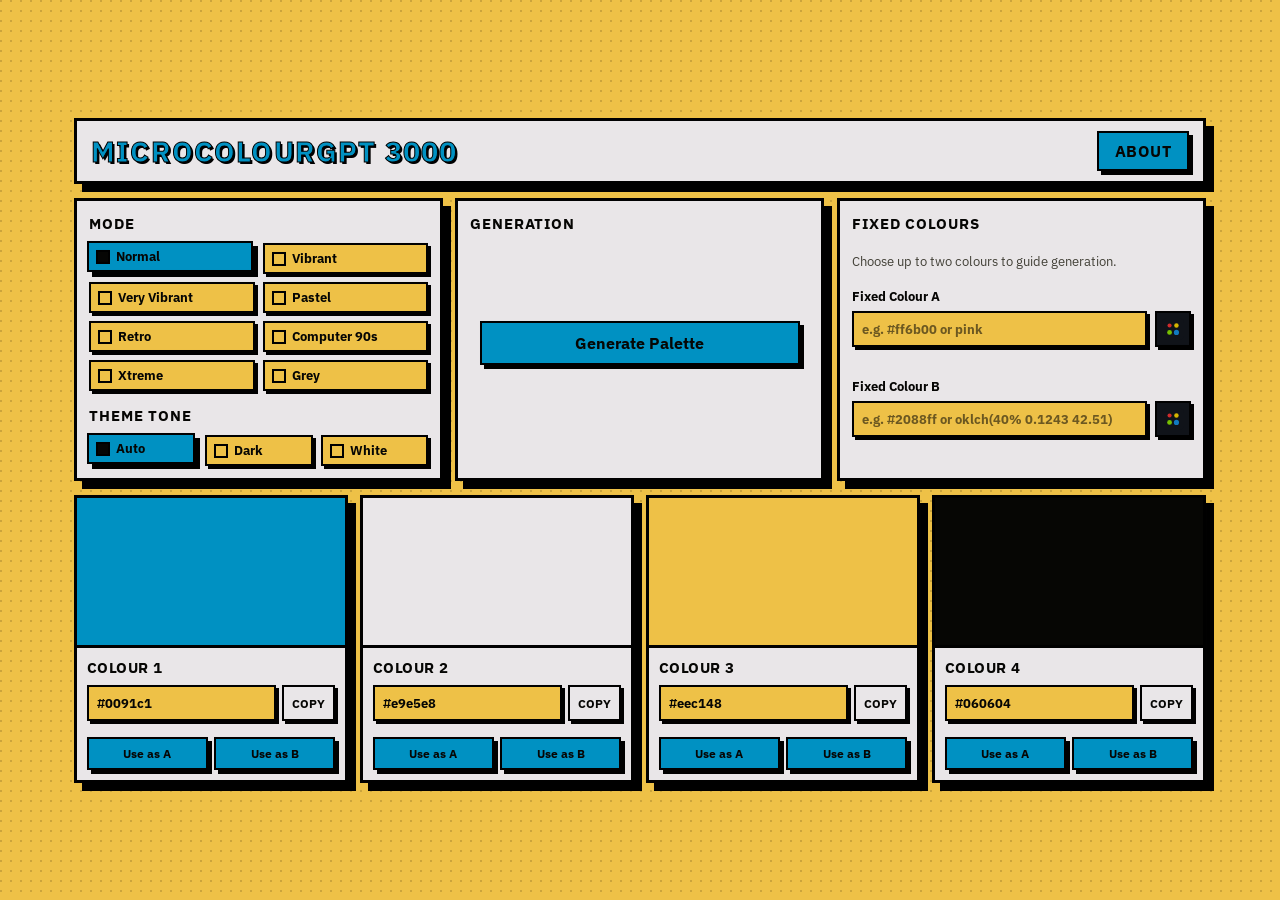
==== index.html @ fdb35fec "feat: 🌈 first commit" ====
<!doctype html>
<html lang="en">
  <head>
    <meta charset="UTF-8" />
    <meta name="viewport" content="width=device-width, initial-scale=1.0" />
    <title>MicroColourGPT 3000</title>
    <link rel="icon" type="image/svg+xml" href="./favicon.svg?v=a" />
    <link rel="stylesheet" href="./style.css?v=a" />
  </head>
  <body>
    <noscript>
      <div class="noscriptNotice" role="alert">Enable JavaScript to use this palette generator.</div>
    </noscript>

    <main class="app" id="appRoot">
      <header class="topbar">
        <h1>MicroColourGPT 3000</h1>
        <a class="aboutLink" href="./generating-colour-palettes-randomly.html">About</a>
      </header>

      <section class="controls" aria-label="Palette settings">
        <div class="panel modePanel">
          <h2>Mode</h2>
          <div class="radioGrid" id="modeGroup">
            <label><input type="radio" name="mode" value="normal" checked /> Normal</label>
            <label><input type="radio" name="mode" value="vibrant" /> Vibrant</label>
            <label><input type="radio" name="mode" value="veryVibrant" /> Very Vibrant</label>
            <label><input type="radio" name="mode" value="pastel" /> Pastel</label>
            <label><input type="radio" name="mode" value="retro" /> Retro</label>
            <label><input type="radio" name="mode" value="computer90s" /> Computer 90s</label>
            <label><input type="radio" name="mode" value="extremeComputer90s" /> Xtreme</label>
            <label><input type="radio" name="mode" value="grey" /> Grey</label>
          </div>

          <h2 class="subTitle">Theme Tone</h2>
          <div class="radioGrid themeGrid" id="themeGroup">
            <label><input type="radio" name="themePref" value="auto" checked /> Auto</label>
            <label><input type="radio" name="themePref" value="dark" /> Dark</label>
            <label><input type="radio" name="themePref" value="light" /> White</label>
          </div>
        </div>

        <div class="panel generationPanel">
          <h2>Generation</h2>
          <button id="btnTemperature" type="button" class="temperatureBtn" aria-label="Set generation temperature" title="Temperature: Medium">
            <svg xmlns="http://www.w3.org/2000/svg" width="16" height="16" viewBox="0 0 24 24" fill="none" stroke="currentColor" stroke-width="2" stroke-linecap="round" stroke-linejoin="round" aria-hidden="true">
              <path d="M14 14.76V3.5a2.5 2.5 0 0 0-5 0v11.26a4.5 4.5 0 1 0 5 0z"></path>
            </svg>
          </button>
          <div class="generationStack">
            <button id="btnGenerate" type="button" class="primary">Generate Palette</button>
            <div class="attemptRow">
              <p id="attemptInfo" class="attemptInfo" role="status" aria-live="polite">Loading model...</p>
              <button id="statusRefresh" type="button" class="statusRefresh" hidden>Refresh</button>
            </div>
          </div>
        </div>

        <div class="panel lockPanel">
          <h2>Fixed Colours</h2>
          <div class="lockGrid">
            <p class="hint">Choose up to two colours to guide generation.</p>
            <div class="lockInput">
              <label for="lockA">Fixed Colour A</label>
              <div class="lockRow">
                <input id="lockA" type="text" placeholder="e.g. #ff6b00 or pink" />
                <button class="preview" id="previewA" type="button" aria-label="Pick fixed colour A">Pick</button>
              </div>
              <small id="validA"></small>
            </div>
            <div class="lockInput">
              <label for="lockB">Fixed Colour B</label>
              <div class="lockRow">
                <input id="lockB" type="text" placeholder="e.g. #2088ff or oklch(40% 0.1243 42.51)" />
                <button class="preview" id="previewB" type="button" aria-label="Pick fixed colour B">Pick</button>
              </div>
              <small id="validB"></small>
            </div>
          </div>
        </div>
      </section>

      <section class="palette" id="palette" aria-label="Generated palette"></section>
    </main>

    <dialog id="materialPicker" class="pickerDialog" aria-label="Pick a fixed colour">
      <form method="dialog" class="pickerShell">
        <div id="pickerGrid" class="pickerGrid" role="list" aria-label="Colour grid"></div>
        <div class="pickerActions">
          <div class="pickerSources" role="group" aria-label="Picker source">
            <button id="pickerSourceMd" type="button" class="pickerSourceBtn" aria-pressed="true">MD</button>
            <button id="pickerSourceTw" type="button" class="pickerSourceBtn" aria-pressed="false">TW</button>
          </div>
          <button id="pickerClear" type="button" class="pickerClear">Clear</button>
          <button id="pickerClose" type="button" class="pickerClose" aria-label="Close colour picker">Close</button>
        </div>
      </form>
    </dialog>

    <dialog id="temperatureDialog" class="pickerDialog temperatureDialog" aria-label="Set generation temperature">
      <form method="dialog" class="pickerShell temperatureShell">
        <div class="temperatureBody">
          <h3>Temperature</h3>
          <p class="temperatureHint">Lower is boring, higher is not bold.</p>
          <div class="temperatureOptions" id="temperatureOptions" role="radiogroup" aria-label="Temperature profile">
            <label><input type="radio" name="temperatureProfile" value="low" /> Low</label>
            <label><input type="radio" name="temperatureProfile" value="medium" /> Medium</label>
            <label><input type="radio" name="temperatureProfile" value="high" /> High</label>
          </div>
        </div>
        <div class="pickerActions">
          <button id="temperatureClose" type="button" class="pickerClose" aria-label="Close temperature settings">Close</button>
        </div>
      </form>
    </dialog>

    <script src="./pickerColorData.js?v=a"></script>
    <script src="./app.js?v=a"></script>
  </body>
</html>
---- style.css ----
@font-face {
  font-family: "IBM Plex Sans";
  src: url("fonts/IBM Plex Sans Var-Roman.woff2") format("woff2");
  font-weight: 100 900;
  font-style: normal;
}

@font-face {
  font-family: "IBM Plex Sans";
  src: url("fonts/IBM Plex Sans Var-Italic.woff2") format("woff2");
  font-weight: 100 900;
  font-style: italic;
}

:root {
  --spring-easing: linear(0, 0.0016 0.34%, 0.0084 0.79%, 0.0369, 0.0824 2.6%, 0.1504 3.62%, 0.302 5.43%, 0.7838 10.52%, 0.9039, 1.0063, 1.0889, 1.1509 16.39%, 1.1727 17.07%, 1.193 17.86%, 1.206 18.54%, 1.2166 19.33%, 1.2229 20.24%, 1.2234, 1.2178, 1.2072, 1.1924 24.31%, 1.1702 25.55%, 1.0554 30.98%, 1.0072 33.69%, 0.9855 35.28%, 0.9701 36.75%, 0.9587, 0.9521 39.91%, 0.9499 41.95%, 0.9536 44.1%, 0.9618 46.36%, 0.987 51.67%, 0.9976 54.27%, 1.006 57.21%, 1.0104 60.26%, 1.0104 64.9%, 1.0007 74.85%, 0.9978 80.28%, 1.0004 99.95%);
  --spring-duration: 1.33s;

  --bg: #f6f6f6;
  --surface: #ffffff;
  --text: #1a1a1a;
  --muted: #444444;
  --accent: #ffea00;
  --ink-surface: #111111;
  --ink-bg: #111111;
  --ink-accent: #111111;
  --ink-controls: #111111;
  --title-ink: #111111;
  --hint-ink: #111111;
  --ink-surface-rgb: 17 17 17;
  --ink-controls-rgb: 17 17 17;

  --outline: #000000;
  --panel-shadow: 8px 8px 0 var(--outline);
  --button-shadow: 4px 4px 0 var(--outline);
}

* {
  box-sizing: border-box;
}

html,
body {
  margin: 0;
  padding: 0;
}

body {
  min-height: 100vh;
  min-height: 100dvh;
  font-family: "IBM Plex Sans", sans-serif;
  color: var(--ink-bg);
  background: var(--bg);
  background-image: radial-gradient(circle at 1px 1px, rgb(0 0 0 / 0.15) 1px, transparent 0);
  background-size: 10px 10px;
  display: flex;
  align-items: center;
  justify-content: center;
}

.noscriptNotice {
  position: fixed;
  top: 80px;
  left: 50%;
  transform: translateX(-50%);
  z-index: 999;
  width: min(92vw, 620px);
  padding: 10px 14px;
  border: 3px solid var(--outline);
  box-shadow: var(--panel-shadow);
  background: var(--accent);
  color: var(--ink-accent);
  text-align: center;
  font-weight: 900;
  text-transform: uppercase;
  letter-spacing: 0.04em;
}

.app {
  max-width: 1160px;
  width: min(1160px, 100%);
  margin: 0 auto;
  padding: 14px;
  display: grid;
  gap: 14px;
}

.topbar,
.panel,
.swatch {
  border: 3px solid var(--outline);
  box-shadow: var(--panel-shadow);
  background: var(--surface);
  color: var(--ink-surface);
}

.topbar {
  display: flex;
  align-items: center;
  justify-content: space-between;
  gap: 16px;
  padding: 10px 14px;
  animation: panel-in 0.65s var(--spring-easing) both;
}

.topbar h1 {
  margin: 0;
  font-size: clamp(1.15rem, 2.3vw, 1.85rem);
  font-weight: 900;
  text-transform: uppercase;
  letter-spacing: 0.04em;
  color: var(--accent);
  text-shadow: 2px 2px 0 var(--outline);
  -webkit-text-stroke: 1px var(--outline);
}

.aboutLink {
  display: inline-flex;
  align-items: center;
  justify-content: center;
  min-width: 92px;
  padding: 8px 12px;
  border: 2px solid var(--outline);
  background: var(--accent);
  box-shadow: var(--button-shadow);
  color: var(--ink-accent);
  font-weight: 800;
  text-decoration: none;
  text-transform: uppercase;
  letter-spacing: 0.05em;
}

.aboutLink:hover {
  transform: translate(-2px, -2px);
  box-shadow: 6px 6px 0 var(--outline);
}

.aboutLink:focus-visible,
.primary:focus-visible,
.pinActions button:focus-visible,
.statusRefresh:focus-visible,
.pickerSourceBtn:focus-visible,
.pickerClose:focus-visible,
.pickerClear:focus-visible,
.copyHexBtn:focus-visible {
  outline: 2px solid var(--accent);
  outline-offset: 2px;
  transform: translate(-1px, -1px);
  box-shadow: 5px 5px 0 var(--outline);
}

.controls {
  display: grid;
  grid-template-columns: repeat(3, minmax(0, 1fr));
  gap: 12px;
}

.panel {
  padding: 12px;
  position: relative;
  animation: panel-in 0.7s var(--spring-easing) both;
}

.panel h2 {
  margin: 0 0 10px;
  font-size: 0.95rem;
  /* font-style: italic; */
  text-transform: uppercase;
  letter-spacing: 0.06em;
  color: var(--title-ink);
}

.subTitle {
  margin-top: 30px;
  padding-top: 4px;
  margin-bottom: 12px;
}

.radioGrid {
  display: grid;
  grid-template-columns: repeat(2, minmax(0, 1fr));
  gap: 8px;
}

#modeGroup {
  margin-bottom: 10px;
}

.radioGrid label {
  display: inline-flex;
  align-items: center;
  gap: 6px;
  font-size: 0.8rem;
  font-weight: 800;
  border: 2px solid var(--outline);
  box-shadow: 3px 3px 0 var(--outline);
  background: var(--bg);
  color: var(--ink-controls);
  padding: 5px 7px;
  cursor: pointer;
  user-select: none;
}

.radioGrid input[type="radio"] {
  appearance: none;
  -webkit-appearance: none;
  width: 14px;
  height: 14px;
  border: 2px solid var(--outline);
  background: var(--bg);
  margin: 0;
  display: inline-block;
}

.radioGrid input[type="radio"]:checked {
  background: var(--ink-accent);
}

.radioGrid input[type="radio"]:focus-visible {
  outline: none;
}

.radioGrid label:has(input[type="radio"]:focus-visible) {
  outline: 2px solid var(--accent);
  outline-offset: 2px;
}

.radioGrid label:has(input[type="radio"]:checked) {
  background: var(--accent);
  color: var(--ink-accent);
  transform: translate(-2px, -2px);
  box-shadow: 5px 5px 0 var(--outline);
}

.themeGrid {
  grid-template-columns: repeat(3, minmax(0, 1fr));
  margin-top: 10px;
}

.generationPanel {
  display: grid;
  grid-template-rows: auto 1fr;
  align-content: start;
  text-align: left;
}

.generationStack {
  width: min(100%, 320px);
  margin-inline: auto;
  align-self: center;
  display: grid;
  grid-template-rows: auto minmax(1.2rem, auto);
  gap: 14px;
  align-items: center;
}

.attemptRow {
  display: inline-flex;
  align-items: center;
  justify-content: center;
  gap: 8px;
  min-height: 1.2rem;
}

.generationPanel .primary {
  width: 100%;
  min-width: 0;
}

.temperatureBtn {
  position: absolute;
  top: 10px;
  right: 10px;
  z-index: 3;
  width: 32px;
  height: 32px;
  border: 2px solid var(--outline);
  box-shadow: 3px 3px 0 var(--outline);
  background: var(--surface);
  color: var(--ink-surface);
  display: inline-flex;
  align-items: center;
  justify-content: center;
  cursor: pointer;
  opacity: 0;
  transition: opacity 0.16s ease, transform 0.22s ease, box-shadow 0.22s ease;
}

.temperatureBtn:hover {
  opacity: 1;
  transform: translate(-1px, -1px);
  box-shadow: 4px 4px 0 var(--outline);
}

.temperatureBtn:focus-visible {
  outline: none;
  opacity: 1;
  transform: translate(-1px, -1px);
  box-shadow: 4px 4px 0 var(--outline);
}

.primary,
.pinActions button {
  font-family: "IBM Plex Sans", sans-serif;
  font-weight: 800;
  border: 2px solid var(--outline);
  background: var(--accent);
  color: var(--ink-accent);
  box-shadow: var(--button-shadow);
  cursor: pointer;
  transition: transform 0.22s ease, box-shadow 0.22s ease;
}

.primary {
  margin-top: 10px;
  width: 100%;
  padding: 10px 12px;
}

.primary:hover,
.pinActions button:hover {
  transform: translate(-2px, -2px);
  box-shadow: 6px 6px 0 var(--outline);
}

.primary:active,
.pinActions button:active {
  transform: translate(0, 0) scale(0.96);
  box-shadow: 2px 2px 0 var(--outline);
}

.primary:disabled {
  opacity: 0.6;
  cursor: wait;
}

.primary.isBusy {
  opacity: 0.9;
}
.hint {
  margin: 0 0 8px 0;
}

.attemptInfo,
.hint {
  font-size: 0.83rem;
  color: var(--hint-ink);
  /*opacity: 0.0;*/
}


.generationStack .attemptInfo {
  margin: 0;
  line-height: 1.15;
  min-height: 1.2rem;
  text-align: center;
  opacity: 0;
  transition: opacity 0.16s ease;
}
.generationStack .attemptInfo:hover {
  opacity: 0.3;
}

.generationStack .primary.isBusy + .attemptRow .attemptInfo {
  opacity: 1;
}

.attemptInfo.error {
  font-weight: 700;
  opacity: 1;
}

.statusRefresh {
  border: 2px solid var(--outline);
  box-shadow: 3px 3px 0 var(--outline);
  background: var(--surface);
  color: var(--ink-surface);
  font-family: "IBM Plex Sans", sans-serif;
  font-weight: 800;
  font-size: 0.68rem;
  text-transform: uppercase;
  padding: 3px 7px;
  cursor: pointer;
}

.statusRefresh:hover {
  transform: translate(-1px, -1px);
  box-shadow: 4px 4px 0 var(--outline);
}

.lockPanel {
  display: grid;
  grid-template-rows: auto 1fr;
  justify-items: stretch;
  align-content: start;
  text-align: left;
}

.lockGrid {
  display: grid;
  gap: 10px;
  width: min(100%, 440px);
  margin-inline: auto;
  align-self: center;
}

.lockInput label {
  display: block;
  font-size: 0.82rem;
  font-weight: 700;
  margin-bottom: 6px;
  text-align: left;
}

.lockRow {
  display: flex;
  gap: 8px;
}

.lockRow input {
  width: 100%;
  min-width: 0;
  padding: 7px 8px;
  border: 2px solid var(--outline);
  background: var(--bg);
  color: var(--ink-controls);
  font-family: "IBM Plex Sans", sans-serif;
  font-weight: 700;
  font-size: 0.84rem;
  box-shadow: 3px 3px 0 var(--outline);
}

.lockRow input::placeholder {
  color: rgb(var(--ink-controls-rgb) / 0.56);
}

.lockRow input:focus {
  outline: none;
  transform: translate(-1px, -1px);
  box-shadow: 4px 4px 0 var(--outline);
}

.preview {
  width: 36px;
  min-width: 36px;
  height: 36px;
  padding: 0;
  flex: 0 0 auto;
  border: 2px solid var(--outline);
  box-shadow: 3px 3px 0 var(--outline);
  background: var(--bg);
  color: var(--ink-controls);
  font-family: "IBM Plex Sans", sans-serif;
  font-weight: 800;
  font-size: 0.72rem;
  text-transform: uppercase;
  cursor: pointer;
}

.preview.isPickerIcon {
  background: #101319 url("./favicon.svg") center / 22px 22px no-repeat;
}

.preview:hover {
  transform: translate(-1px, -1px);
  box-shadow: 4px 4px 0 var(--outline);
}

.preview.hasColor {
  font-size: 0;
}

.preview.isLoading {
  opacity: 0.7;
  cursor: progress;
}

.preview:focus-visible {
  outline: none;
  transform: translate(-1px, -1px);
  box-shadow: 4px 4px 0 var(--outline);
}

.pickerDialog {
  border: 3px solid var(--outline);
  box-shadow: var(--panel-shadow);
  background: var(--surface);
  color: var(--ink-surface);
  margin: 0;
  padding: 0;
  width: fit-content;
  min-width: 236px;
  max-width: calc(100vw - 20px);
  max-height: min(86vh, 620px);
  position: fixed;
}

/*.pickerDialog::backdrop {
  backdrop-filter: blur(12px);
}*/

.pickerShell {
  padding: 0;
  display: grid;
  gap: 0;
}

.temperatureDialog {
  min-width: 260px;
  width: min(92vw, 320px);
}

.temperatureDialog[open] {
  display: block;
}

.temperatureShell {
  gap: 0;
}

.temperatureBody {
  padding: 10px;
  display: grid;
  gap: 8px;
}

.temperatureBody h3 {
  margin: 0;
  font-size: 0.9rem;
  text-transform: uppercase;
  letter-spacing: 0.05em;
  color: var(--title-ink);
}

.temperatureHint {
  margin: 0;
  font-size: 0.78rem;
  color: var(--hint-ink);
}

.temperatureOptions {
  display: grid;
  gap: 6px;
}

.temperatureOptions label {
  display: inline-flex;
  align-items: center;
  gap: 6px;
  font-size: 0.8rem;
  font-weight: 800;
  border: 2px solid var(--outline);
  box-shadow: 3px 3px 0 var(--outline);
  background: var(--bg);
  color: var(--ink-controls);
  padding: 5px 7px;
  cursor: pointer;
  user-select: none;
}

.temperatureOptions input[type="radio"] {
  appearance: none;
  -webkit-appearance: none;
  width: 14px;
  height: 14px;
  border: 2px solid var(--outline);
  background: var(--bg);
  margin: 0;
  display: inline-block;
}

.temperatureOptions input[type="radio"]:checked {
  background: var(--ink-accent);
}

.temperatureOptions input[type="radio"]:focus-visible {
  outline: none;
}

.temperatureOptions label:has(input[type="radio"]:focus-visible) {
  outline: 2px solid var(--accent);
  outline-offset: 2px;
}

.temperatureOptions label:has(input[type="radio"]:checked) {
  background: var(--accent);
  color: var(--ink-accent);
  transform: translate(-1px, -1px);
  box-shadow: 4px 4px 0 var(--outline);
}

.pickerClose,
.pickerClear {
  border: 2px solid var(--outline);
  box-shadow: 3px 3px 0 var(--outline);
  font-family: "IBM Plex Sans", sans-serif;
  font-weight: 800;
  font-size: 0.72rem;
  text-transform: uppercase;
  padding: 5px 7px;
  cursor: pointer;
}

.pickerSourceBtn {
  border: 2px solid var(--outline);
  box-shadow: 3px 3px 0 var(--outline);
  font-family: "IBM Plex Sans", sans-serif;
  font-weight: 900;
  font-size: 0.62rem;
  letter-spacing: 0.04em;
  text-transform: uppercase;
  padding: 4px 6px;
  min-width: 34px;
  cursor: pointer;
  background: var(--bg);
  color: var(--ink-controls);
}

.pickerSourceBtn:hover {
  transform: translate(-1px, -1px);
  box-shadow: 4px 4px 0 var(--outline);
}

.pickerSourceBtn.isActive {
  background: var(--accent);
  color: var(--ink-accent);
}

.pickerClose {
  background: var(--surface);
  color: var(--ink-surface);
}

.pickerClear {
  background: var(--accent);
  color: var(--ink-accent);
}

.pickerClose:hover,
.pickerClear:hover {
  transform: translate(-1px, -1px);
  box-shadow: 4px 4px 0 var(--outline);
}

.pickerClear:disabled {
  opacity: 0.45;
  cursor: not-allowed;
}

.pickerActions {
  display: flex;
  justify-content: flex-start;
  align-items: center;
  gap: 6px;
  padding: 6px;
  border-top: 2px solid var(--outline);
}

.pickerSources {
  display: flex;
  gap: 4px;
  margin-right: auto;
}

.pickerClear,
.pickerClose {
  min-width: 84px;
}

.pickerGrid {
  display: flex;
  flex-direction: row;
  flex-wrap: nowrap;
  align-items: flex-start;
  justify-content: start;
  position: relative;
  gap: 0;
  max-height: min(72vh, 560px);
  overflow-y: auto;
  overflow-x: auto;
  padding: 0;
  margin: 0;
}

.pickerCategoryCol {
  display: flex;
  flex-direction: column;
  gap: 0;
  flex: 0 0 auto;
  margin: 0;
  padding: 0;
}

.pickerLoading {
  margin: 0;
  font-size: 0.83rem;
  color: var(--hint-ink);
}

.pickerSwatch {
  width: 24px;
  height: 24px;
  border: 0;
  margin: 0;
  padding: 0;
  cursor: pointer;
  display: block;
}

.pickerSwatch:hover,
.pickerSwatch:focus-visible {
  transform: none;
  outline: 2px solid var(--outline);
  outline-offset: -2px;
  z-index: 1;
}

.pickerSwatchPinned {
  position: absolute;
  right: 0;
  width: 72px;
  height: 48px;
}

.pickerSwatchPinnedWhite {
  bottom: 48px;
}

.pickerSwatchPinnedBlack {
  bottom: 0;
}

.lockInput small {
  display: block;
  margin-top: 5px;
  font-size: 0.8rem;
  font-weight: 700;
  line-height: 1.25;
  color: var(--hint-ink);
  min-height: 1.25em;
  white-space: nowrap;
  overflow: hidden;
  text-overflow: ellipsis;
  text-align: left;
}

.lockInput small.error {
  color: var(--ink-surface);
}

.palette {
  display: grid;
  grid-template-columns: repeat(4, minmax(0, 1fr));
  gap: 12px;
}

.swatch {
  overflow: hidden;
  animation: pop-in 0.55s var(--spring-easing) both;
}

.swatchColor {
  height: 150px;
  border-bottom: 3px solid var(--outline);
}

.swatchMeta {
  padding: 10px;
  display: grid;
  gap: 8px;
}

.swatchMeta strong {
  font-size: 0.94rem;
  font-weight: 900;
  text-transform: uppercase;
  letter-spacing: 0.03em;
}

.hexRow {
  display: grid;
  grid-template-columns: 1fr auto;
  gap: 6px;
}

.hexInput {
  width: 100%;
  min-width: 0;
  border: 2px solid var(--outline);
  box-shadow: 3px 3px 0 var(--outline);
  background: var(--bg);
  color: var(--ink-controls);
  font-family: "IBM Plex Sans", sans-serif;
  font-weight: 700;
  font-size: 0.84rem;
  padding: 7px 8px;
}

.hexInput::placeholder {
  color: rgb(var(--ink-controls-rgb) / 0.56);
}

.hexInput:focus {
  outline: none;
  transform: translate(-1px, -1px);
  box-shadow: 4px 4px 0 var(--outline);
}

.copyHexBtn {
  min-width: 52px;
  border: 2px solid var(--outline);
  box-shadow: 3px 3px 0 var(--outline);
  background: var(--surface);
  color: var(--ink-surface);
  font-family: "IBM Plex Sans", sans-serif;
  font-weight: 800;
  font-size: 0.72rem;
  text-transform: uppercase;
  padding: 7px 8px;
  cursor: pointer;
}

.copyHexBtn:hover {
  transform: translate(-1px, -1px);
  box-shadow: 4px 4px 0 var(--outline);
}

.aboutText {
  margin: 0 0 12px;
  color: var(--ink-surface);
  opacity: 1;
  line-height: 1.45;
}

.pinActions {
  display: flex;
  gap: 6px;
  margin-top: 8px;
}

.pinActions button {
  flex: 1;
  font-size: 0.74rem;
  padding: 7px 6px;
}

@keyframes panel-in {
  from {
    opacity: 0;
    transform: translateY(10px) scale(0.98);
  }

  to {
    opacity: 1;
    transform: translateY(0) scale(1);
  }
}

@keyframes pop-in {
  0% {
    opacity: 0;
    transform: translateY(14px) scale(0.94);
  }

  100% {
    opacity: 1;
    transform: translateY(0) scale(1);
  }
}

@media (max-width: 980px) {
  .controls {
    grid-template-columns: 1fr;
  }

  .palette {
    grid-template-columns: repeat(2, minmax(0, 1fr));
  }

  .themeGrid {
    grid-template-columns: 1fr;
  }
}

@media (max-width: 560px) {
  :root {
    --mobile-gap: 12px;
  }

  html,
  body {
    height: auto;
    overflow-x: hidden;
    overflow-y: auto;
  }

  body {
    min-height: 100dvh;
    align-items: stretch;
    justify-content: flex-start;
  }

  .app {
    width: 100%;
    max-width: none;
    height: auto;
    min-height: auto;
    padding: var(--mobile-gap);
    gap: var(--mobile-gap);
    grid-template-rows: none;
  }

  .topbar {
    padding: 8px 10px;
    gap: 8px;
  }

  .topbar h1 {
    font-size: clamp(0.98rem, 5vw, 1.15rem);
    letter-spacing: 0.02em;
    -webkit-text-stroke: 0.8px var(--outline);
  }

  .aboutLink {
    min-width: 74px;
    padding: 6px 10px;
    font-size: 0.7rem;
  }

  .controls {
    order: 3;
    min-height: auto;
    overflow: visible;
    align-content: normal;
    gap: var(--mobile-gap);
    padding-right: 0;
    padding-bottom: 0;
    overscroll-behavior: auto;
  }

  .generationPanel {
    order: 1;
  }

  .modePanel {
    order: 2;
  }

  .lockPanel {
    order: 3;
  }

  .panel {
    padding: 9px;
  }

  .panel h2 {
    font-size: 0.8rem;
    margin-bottom: 8px;
  }

  .subTitle {
    margin-top: 14px;
    margin-bottom: 8px;
  }

  .radioGrid {
    grid-template-columns: repeat(2, minmax(0, 1fr));
    gap: 6px;
  }

  .radioGrid label {
    gap: 5px;
    font-size: 0.72rem;
    padding: 4px 6px;
  }

  .themeGrid {
    grid-template-columns: repeat(3, minmax(0, 1fr));
  }

  .primary {
    margin-top: 4px;
    padding: 8px 10px;
    font-size: 0.78rem;
  }

  .attemptInfo,
  .hint {
    font-size: 0.72rem;
  }

  .lockGrid {
    width: 100%;
    gap: 8px;
  }

  .lockInput label {
    font-size: 0.74rem;
    margin-bottom: 4px;
  }

  .lockRow {
    gap: 6px;
  }

  .lockRow input {
    padding: 6px;
    font-size: 0.76rem;
  }

  .preview {
    width: 32px;
    min-width: 32px;
    height: 32px;
  }

  .lockInput small {
    margin-top: 4px;
    font-size: 0.7rem;
  }

  .palette {
    order: 2;
    grid-template-columns: repeat(2, minmax(0, 1fr));
    gap: var(--mobile-gap);
    min-height: auto;
    overflow: visible;
    align-content: normal;
    padding-right: 0;
    padding-bottom: 0;
    overscroll-behavior: auto;
  }

  .swatchColor {
    height: 92px;
  }

  .swatchMeta {
    padding: 7px;
    gap: 6px;
  }

  .swatchMeta strong {
    font-size: 0.74rem;
  }

  .hexRow {
    gap: 4px;
  }

  .hexInput {
    font-size: 0.72rem;
    padding: 5px 6px;
  }

  .copyHexBtn {
    min-width: 46px;
    font-size: 0.62rem;
    padding: 5px 6px;
  }

  .pinActions button {
    font-size: 0.62rem;
    padding: 5px 4px;
  }

  .pinActions {
    margin-top: 2px;
    gap: 5px;
  }

  .pickerDialog {
    width: min(96vw, 420px);
    max-height: 84dvh;
  }

  .pickerGrid {
    max-height: min(66dvh, 460px);
  }
}

#btnGenerate {
  font-size: 1rem;
}
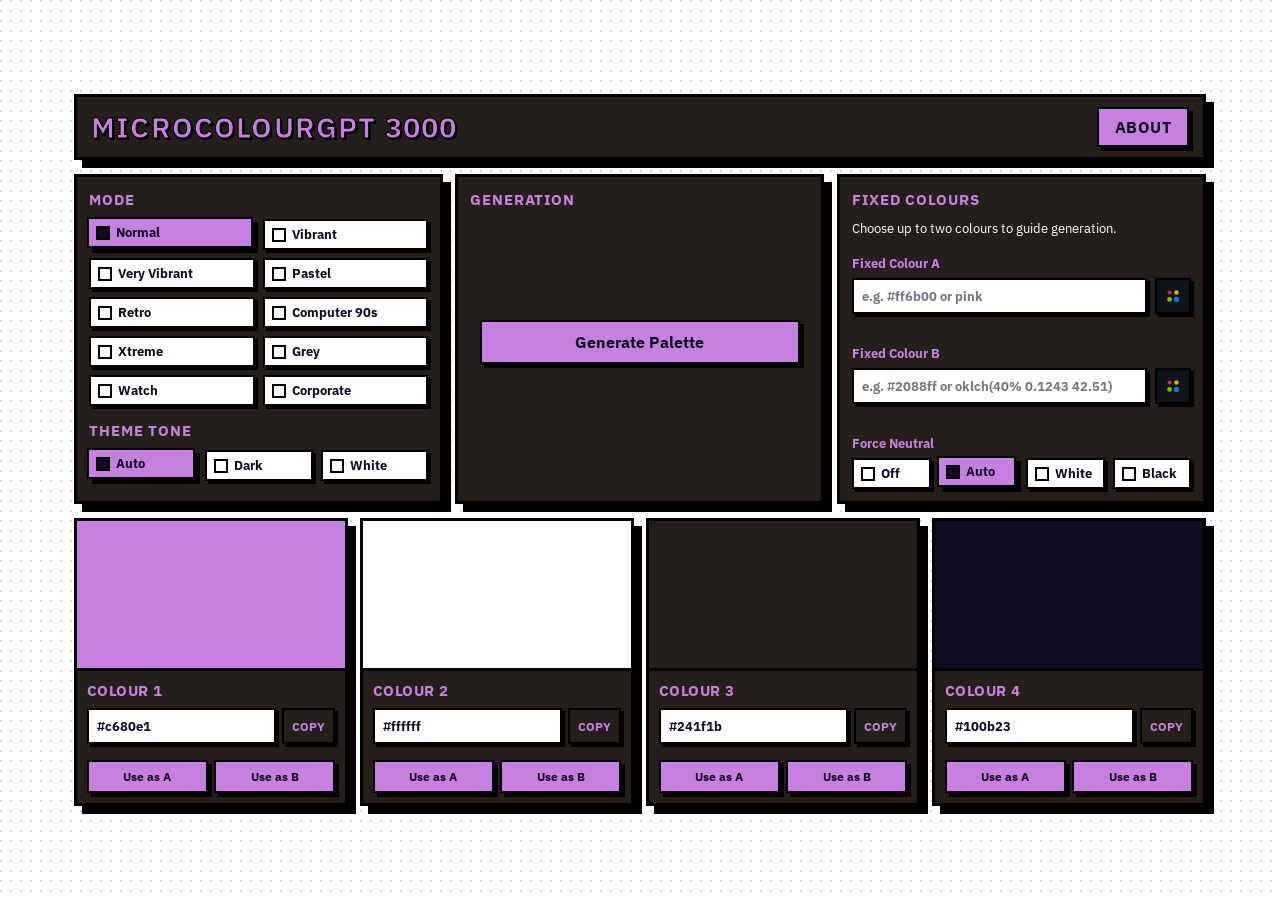
==== commit 20da7e93: "feat: 🎨 more features" ====
--- a/index.html
+++ b/index.html
@@ -30,6 +30,8 @@
             <label><input type="radio" name="mode" value="computer90s" /> Computer 90s</label>
             <label><input type="radio" name="mode" value="extremeComputer90s" /> Xtreme</label>
             <label><input type="radio" name="mode" value="grey" /> Grey</label>
+            <label><input type="radio" name="mode" value="watch" /> Watch</label>
+            <label><input type="radio" name="mode" value="corporate" /> Corporate</label>
           </div>
 
           <h2 class="subTitle">Theme Tone</h2>
@@ -76,6 +78,15 @@
               </div>
               <small id="validB"></small>
             </div>
+            <div class="anchorInput">
+              <span class="fieldLabel">Force Neutral</span>
+              <div class="radioGrid anchorGrid" id="neutralAnchorGroup">
+                <label><input type="radio" name="neutralAnchor" value="off" /> Off</label>
+                <label><input type="radio" name="neutralAnchor" value="auto" checked /> Auto</label>
+                <label><input type="radio" name="neutralAnchor" value="white" /> White</label>
+                <label><input type="radio" name="neutralAnchor" value="black" /> Black</label>
+              </div>
+            </div>
           </div>
         </div>
       </section>
--- a/style.css
+++ b/style.css
@@ -412,6 +412,17 @@
   text-align: left;
 }
 
+.fieldLabel {
+  display: block;
+  margin-bottom: 6px;
+  font-size: 0.82rem;
+  font-weight: 700;
+}
+
+.anchorGrid {
+  grid-template-columns: repeat(4, minmax(0, 1fr));
+}
+
 .lockRow {
   display: flex;
   gap: 8px;
@@ -1000,6 +1011,11 @@
     margin-bottom: 4px;
   }
 
+  .fieldLabel {
+    margin-bottom: 4px;
+    font-size: 0.74rem;
+  }
+
   .lockRow {
     gap: 6px;
   }
@@ -1082,4 +1098,4 @@
 
 #btnGenerate {
   font-size: 1rem;
-}+}
